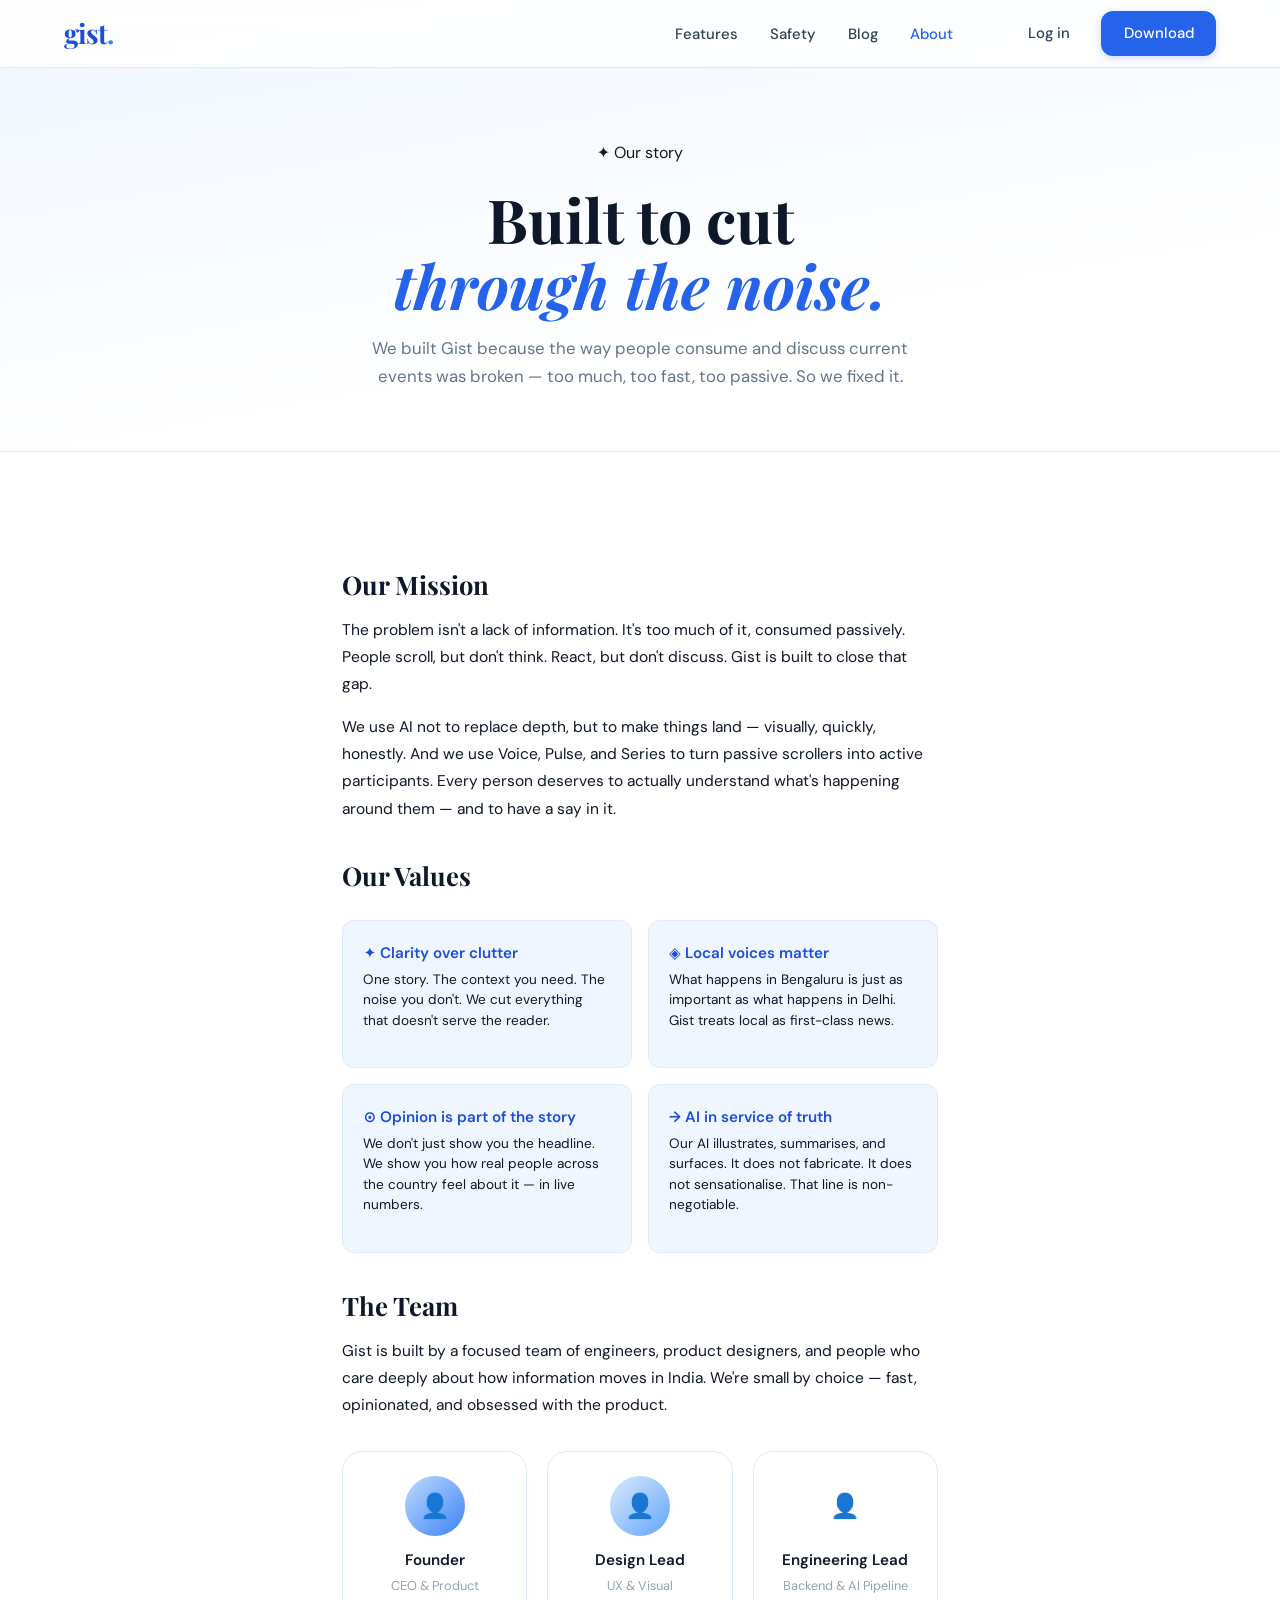
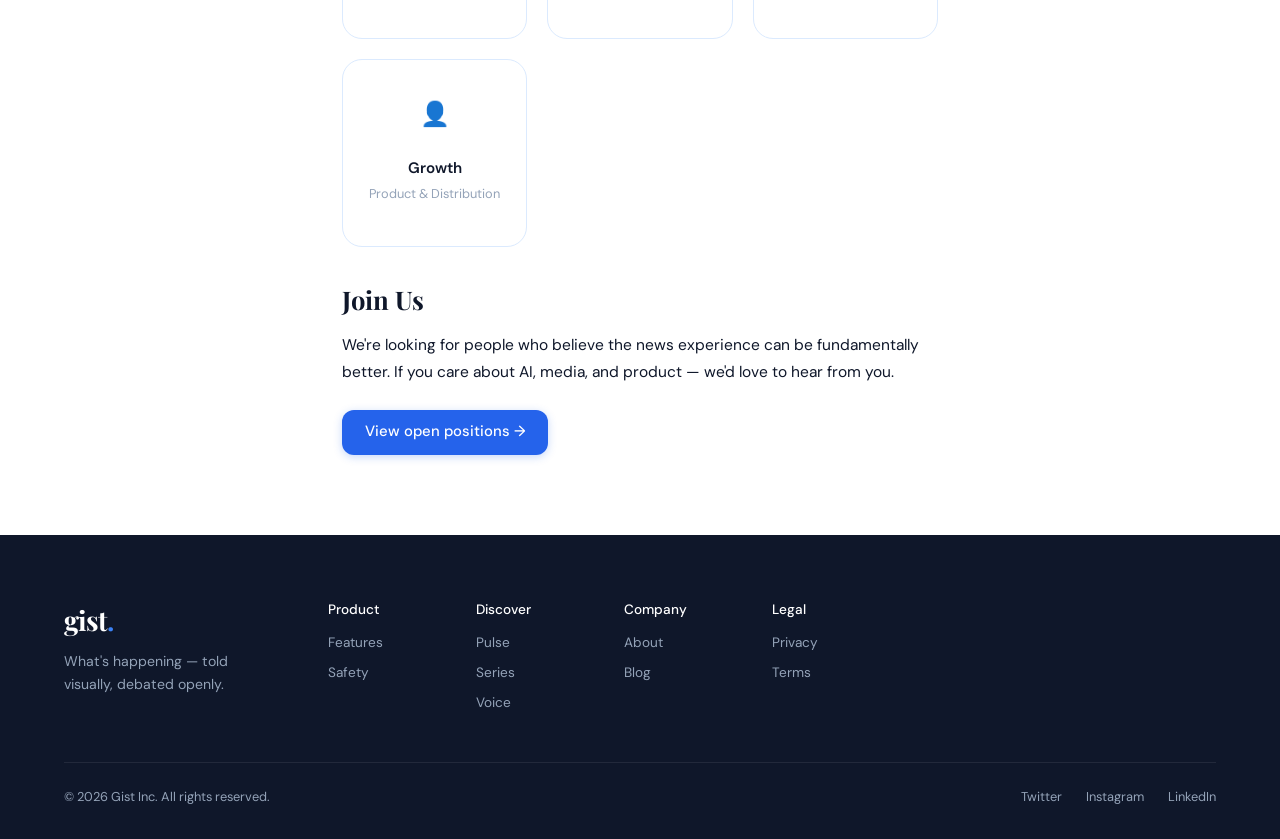
==== docs/about.html @ a00aef5c "rename webPage_files to docs for GitHub Pages" ====
<!DOCTYPE html>
<html lang="en">
<head>
  <meta charset="UTF-8"/>
  <meta name="viewport" content="width=device-width, initial-scale=1.0"/>
  <title>About — Gist</title>
  <link rel="stylesheet" href="global.css"/>
  <link rel="stylesheet" href="pages.css"/>
  <link rel="preconnect" href="https://fonts.googleapis.com"/>
  <link href="https://fonts.googleapis.com/css2?family=Playfair+Display:ital,wght@0,700;1,400&family=DM+Sans:wght@300;400;500&display=swap" rel="stylesheet"/>
</head>
<body>

  <nav class="nav">
    <a href="index.html" class="nav-logo">gist<span class="dot">.</span></a>
    <ul class="nav-links">
      <li><a href="features.html">Features</a></li>
      <li><a href="safety.html">Safety</a></li>
      <li><a href="blog.html">Blog</a></li>
      <li><a href="about.html">About</a></li>
    </ul>
    <div class="nav-cta">
      <a href="#" class="btn-ghost">Log in</a>
      <a href="#" class="btn-primary">Download</a>
    </div>
    <button class="hamburger" id="hamburger">&#9776;</button>
  </nav>

  <section class="page-hero">
    <span class="hero-badge">✦ Our story</span>
    <h1>Built to cut<br/><em>through the noise.</em></h1>
    <p>We built Gist because the way people consume and discuss current events was broken — too much, too fast, too passive. So we fixed it.</p>
  </section>

  <section class="about-content">

    <h2>Our Mission</h2>
    <p>The problem isn't a lack of information. It's too much of it, consumed passively. People scroll, but don't think. React, but don't discuss. Gist is built to close that gap.</p>
    <p>We use AI not to replace depth, but to make things land — visually, quickly, honestly. And we use Voice, Pulse, and Series to turn passive scrollers into active participants. Every person deserves to actually understand what's happening around them — and to have a say in it.</p>

    <h2>Our Values</h2>
    <div class="values-row">
      <div class="value-item">
        <h5>✦ Clarity over clutter</h5>
        <p>One story. The context you need. The noise you don't. We cut everything that doesn't serve the reader.</p>
      </div>
      <div class="value-item">
        <h5>◈ Local voices matter</h5>
        <p>What happens in Bengaluru is just as important as what happens in Delhi. Gist treats local as first-class news.</p>
      </div>
      <div class="value-item">
        <h5>⊙ Opinion is part of the story</h5>
        <p>We don't just show you the headline. We show you how real people across the country feel about it — in live numbers.</p>
      </div>
      <div class="value-item">
        <h5>→ AI in service of truth</h5>
        <p>Our AI illustrates, summarises, and surfaces. It does not fabricate. It does not sensationalise. That line is non-negotiable.</p>
      </div>
    </div>

    <h2>The Team</h2>
    <p>Gist is built by a focused team of engineers, product designers, and people who care deeply about how information moves in India. We're small by choice — fast, opinionated, and obsessed with the product.</p>

    <div class="team-grid">
      <div class="team-card">
        <div class="team-avatar" style="background:linear-gradient(135deg,var(--blue-200),var(--blue-500));">👤</div>
        <h4>Founder</h4>
        <p>CEO &amp; Product</p>
      </div>
      <div class="team-card">
        <div class="team-avatar" style="background:linear-gradient(135deg,var(--blue-100),var(--blue-400));">👤</div>
        <h4>Design Lead</h4>
        <p>UX &amp; Visual</p>
      </div>
      <div class="team-card">
        <div class="team-avatar" style="background:linear-gradient(135deg,var(--blue-300),var(--blue-600));">👤</div>
        <h4>Engineering Lead</h4>
        <p>Backend &amp; AI Pipeline</p>
      </div>
      <div class="team-card">
        <div class="team-avatar" style="background:linear-gradient(135deg,var(--blue-50),var(--blue-300));">👤</div>
        <h4>Growth</h4>
        <p>Product &amp; Distribution</p>
      </div>
    </div>

    <h2>Join Us</h2>
    <p>We're looking for people who believe the news experience can be fundamentally better. If you care about AI, media, and product — we'd love to hear from you.</p>
    <a href="#" class="btn-primary" style="margin-top:.5rem;display:inline-block;">View open positions →</a>

  </section>

  <footer class="footer">
    <div class="footer-top">
      <div class="footer-brand">
        <a href="index.html" class="nav-logo">gist<span class="dot">.</span></a>
        <p>What's happening — told visually, debated openly.</p>
      </div>
      <div class="footer-cols">
        <div class="footer-col">
          <h5>Product</h5>
          <a href="features.html">Features</a>
          <a href="safety.html">Safety</a>
        </div>
        <div class="footer-col">
          <h5>Discover</h5>
          <a href="#">Pulse</a>
          <a href="#">Series</a>
          <a href="#">Voice</a>
        </div>
        <div class="footer-col">
          <h5>Company</h5>
          <a href="about.html">About</a>
          <a href="blog.html">Blog</a>
        </div>
        <div class="footer-col">
          <h5>Legal</h5>
          <a href="#">Privacy</a>
          <a href="#">Terms</a>
        </div>
      </div>
    </div>
    <div class="footer-bottom">
      <span>© 2026 Gist Inc. All rights reserved.</span>
      <div class="footer-socials">
        <a href="#">Twitter</a><a href="#">Instagram</a><a href="#">LinkedIn</a>
      </div>
    </div>
  </footer>
  <script src="main.js"></script>
</body>
</html>
---- docs/global.css ----
/* ===========================
   GIST — Global Styles
   =========================== */

*, *::before, *::after { box-sizing: border-box; margin: 0; padding: 0; }

:root {
  --white:        #ffffff;
  --off-white:    #f7f9fc;
  --blue-50:      #eff6ff;
  --blue-100:     #dbeafe;
  --blue-200:     #bfdbfe;
  --blue-400:     #60a5fa;
  --blue-500:     #3b82f6;
  --blue-600:     #2563eb;
  --blue-700:     #1d4ed8;
  --blue-900:     #1e3a8a;
  --slate-100:    #f1f5f9;
  --slate-300:    #cbd5e1;
  --slate-400:    #94a3b8;
  --slate-500:    #64748b;
  --slate-700:    #334155;
  --slate-900:    #0f172a;
  --radius-sm:    6px;
  --radius-md:    12px;
  --radius-lg:    20px;
  --radius-xl:    32px;
  --shadow-sm:    0 1px 3px rgba(0,0,0,.07), 0 1px 2px rgba(0,0,0,.04);
  --shadow-md:    0 4px 16px rgba(37,99,235,.08), 0 1px 4px rgba(0,0,0,.06);
  --shadow-lg:    0 12px 40px rgba(37,99,235,.12), 0 4px 12px rgba(0,0,0,.08);
  --shadow-card:  0 2px 20px rgba(37,99,235,.1);
  --font-display: 'Playfair Display', Georgia, serif;
  --font-body:    'DM Sans', system-ui, sans-serif;
  --transition:   0.22s cubic-bezier(.4,0,.2,1);
}

html { scroll-behavior: smooth; font-size: 16px; }

body {
  font-family: var(--font-body);
  background: var(--white);
  color: var(--slate-900);
  line-height: 1.6;
  -webkit-font-smoothing: antialiased;
}

/* ── Navigation ── */
.nav {
  position: fixed; top: 0; left: 0; right: 0; z-index: 100;
  display: flex; align-items: center; gap: 2rem;
  padding: 0 5vw;
  height: 68px;
  background: rgba(255,255,255,.88);
  backdrop-filter: blur(14px);
  border-bottom: 1px solid var(--blue-100);
  box-shadow: 0 1px 0 var(--blue-50);
}

.nav-logo {
  font-family: var(--font-display);
  font-size: 1.7rem;
  font-weight: 700;
  color: var(--blue-700);
  text-decoration: none;
  letter-spacing: -1px;
}
.nav-logo .dot { color: var(--blue-500); }

.nav-links {
  list-style: none;
  display: flex; gap: 2rem;
  margin-left: auto;
}
.nav-links a {
  text-decoration: none;
  color: var(--slate-700);
  font-size: .93rem;
  font-weight: 500;
  transition: color var(--transition);
}
.nav-links a:hover { color: var(--blue-600); }

.nav-cta {
  display: flex; align-items: center; gap: .75rem;
  margin-left: 1.5rem;
}

/* ── Buttons ── */
.btn-primary {
  display: inline-block;
  background: var(--blue-600);
  color: var(--white);
  padding: .65rem 1.4rem;
  border-radius: var(--radius-md);
  font-weight: 500;
  font-size: .93rem;
  text-decoration: none;
  transition: background var(--transition), transform var(--transition), box-shadow var(--transition);
  box-shadow: 0 2px 8px rgba(37,99,235,.25);
}
.btn-primary:hover {
  background: var(--blue-700);
  transform: translateY(-1px);
  box-shadow: 0 4px 16px rgba(37,99,235,.35);
}
.btn-primary.btn-lg { padding: .85rem 2rem; font-size: 1rem; border-radius: var(--radius-lg); }

.btn-ghost {
  display: inline-block;
  color: var(--slate-700);
  padding: .65rem 1.2rem;
  border-radius: var(--radius-md);
  font-weight: 500;
  font-size: .93rem;
  text-decoration: none;
  transition: color var(--transition), background var(--transition);
}
.btn-ghost:hover { color: var(--blue-600); background: var(--blue-50); }

.btn-outline {
  display: inline-block;
  color: var(--blue-600);
  border: 1.5px solid var(--blue-300);
  padding: .83rem 1.8rem;
  border-radius: var(--radius-lg);
  font-weight: 500;
  font-size: 1rem;
  text-decoration: none;
  transition: all var(--transition);
  background: transparent;
}
.btn-outline:hover {
  background: var(--blue-50);
  border-color: var(--blue-500);
}

/* ── Section shared ── */
.section-label {
  font-size: .78rem;
  font-weight: 500;
  letter-spacing: .14em;
  text-transform: uppercase;
  color: var(--blue-500);
  margin-bottom: .75rem;
}
.section-title {
  font-family: var(--font-display);
  font-size: clamp(2rem, 4vw, 3rem);
  font-weight: 700;
  color: var(--slate-900);
  line-height: 1.15;
  margin-bottom: 2.5rem;
}
.section-title em { font-style: italic; color: var(--blue-600); }

/* ── Footer ── */
.footer {
  background: var(--slate-900);
  color: var(--slate-400);
  padding: 4rem 5vw 2rem;
}
.footer-top {
  display: flex;
  gap: 4rem;
  padding-bottom: 3rem;
  border-bottom: 1px solid rgba(255,255,255,.08);
  flex-wrap: wrap;
}
.footer-brand { flex: 0 0 200px; }
.footer-brand .nav-logo { color: var(--white); }
.footer-brand p { margin-top: .5rem; font-size: .88rem; }
.footer-cols { display: flex; gap: 3rem; flex-wrap: wrap; }
.footer-col { display: flex; flex-direction: column; gap: .5rem; min-width: 100px; }
.footer-col h5 { color: var(--white); font-size: .85rem; font-weight: 500; margin-bottom: .25rem; }
.footer-col a { color: var(--slate-400); text-decoration: none; font-size: .85rem; transition: color var(--transition); }
.footer-col a:hover { color: var(--blue-400); }
.footer-bottom {
  display: flex; justify-content: space-between; align-items: center;
  padding-top: 1.5rem; font-size: .8rem; flex-wrap: wrap; gap: 1rem;
}
.footer-socials { display: flex; gap: 1.5rem; }
.footer-socials a { color: var(--slate-400); text-decoration: none; transition: color var(--transition); }
.footer-socials a:hover { color: var(--blue-400); }

/* ── Hamburger (mobile) ── */
.hamburger {
  display: none;
  background: none; border: none; cursor: pointer;
  font-size: 1.4rem; color: var(--slate-700); margin-left: auto;
}

@media (max-width: 768px) {
  .nav-links, .nav-cta { display: none; }
  .hamburger { display: block; }
}
---- docs/pages.css ----
/* ===========================
   GIST — Inner Page Styles
   =========================== */

.page-hero {
  padding: 140px 8vw 60px;
  background: linear-gradient(170deg, var(--blue-50) 0%, var(--white) 70%);
  border-bottom: 1px solid var(--blue-100);
  text-align: center;
}
.page-hero .hero-badge { display: inline-flex; margin-bottom: 1.25rem; }
.page-hero h1 {
  font-family: var(--font-display);
  font-size: clamp(2.4rem, 5vw, 3.8rem);
  font-weight: 700; line-height: 1.1;
  color: var(--slate-900);
  margin-bottom: 1rem;
}
.page-hero h1 em { font-style: italic; color: var(--blue-600); }
.page-hero p {
  font-size: 1.05rem;
  color: var(--slate-500);
  max-width: 540px;
  margin: 0 auto;
  line-height: 1.65;
}

/* ── Features Page ── */
.features-list {
  padding: 5rem 8vw;
  display: grid;
  grid-template-columns: repeat(auto-fit, minmax(280px, 1fr));
  gap: 1.5rem;
}
.feature-item {
  padding: 2rem;
  border: 1.5px solid var(--blue-100);
  border-radius: var(--radius-lg);
  background: var(--white);
  transition: box-shadow var(--transition), transform var(--transition);
}
.feature-item:hover { box-shadow: var(--shadow-card); transform: translateY(-3px); }
.feature-item .icon {
  width: 44px; height: 44px;
  background: var(--blue-50);
  border: 1px solid var(--blue-200);
  border-radius: var(--radius-md);
  display: flex; align-items: center; justify-content: center;
  font-size: 1.2rem;
  margin-bottom: 1rem;
  color: var(--blue-600);
}
.feature-item h3 { font-family: var(--font-display); font-size: 1.1rem; font-weight: 700; margin-bottom: .4rem; }
.feature-item p { font-size: .9rem; color: var(--slate-500); line-height: 1.6; }

/* ── Pricing Page ── */
.pricing-grid {
  display: grid;
  grid-template-columns: repeat(auto-fit, minmax(260px, 1fr));
  gap: 1.5rem;
  padding: 5rem 8vw;
  max-width: 1100px;
  margin: 0 auto;
}
.pricing-card {
  padding: 2.25rem;
  border: 1.5px solid var(--blue-100);
  border-radius: var(--radius-xl);
  background: var(--white);
  position: relative;
  transition: box-shadow var(--transition), transform var(--transition);
}
.pricing-card:hover { box-shadow: var(--shadow-lg); transform: translateY(-4px); }
.pricing-card.popular {
  border-color: var(--blue-500);
  background: var(--blue-700);
  color: var(--white);
}
.popular-badge {
  position: absolute; top: -14px; left: 50%; transform: translateX(-50%);
  background: var(--blue-400);
  color: var(--white);
  font-size: .72rem; font-weight: 600; letter-spacing: .08em; text-transform: uppercase;
  padding: .25rem .9rem; border-radius: 100px;
}
.pricing-card .plan { font-size: .82rem; font-weight: 600; text-transform: uppercase; letter-spacing: .1em; color: var(--blue-500); margin-bottom: .5rem; }
.popular .plan { color: var(--blue-200); }
.pricing-card .price {
  font-family: var(--font-display);
  font-size: 3rem; font-weight: 700;
  color: var(--slate-900); line-height: 1;
  margin-bottom: .25rem;
}
.popular .price { color: var(--white); }
.pricing-card .period { font-size: .85rem; color: var(--slate-400); margin-bottom: 1.5rem; }
.popular .period { color: var(--blue-200); }
.pricing-card ul { list-style: none; display: flex; flex-direction: column; gap: .6rem; margin-bottom: 1.75rem; }
.pricing-card ul li { font-size: .9rem; color: var(--slate-600); display: flex; align-items: center; gap: .5rem; }
.popular ul li { color: rgba(255,255,255,.85); }
.pricing-card ul li::before { content: "✓"; color: var(--blue-500); font-weight: 600; }
.popular ul li::before { color: var(--blue-300); }
.btn-plan { display: block; text-align: center; padding: .85rem; border-radius: var(--radius-md); font-weight: 500; text-decoration: none; transition: all var(--transition); }
.btn-plan-outline { border: 1.5px solid var(--blue-300); color: var(--blue-700); }
.btn-plan-outline:hover { background: var(--blue-50); }
.btn-plan-white { background: var(--white); color: var(--blue-700); }
.btn-plan-white:hover { background: var(--blue-50); }

/* ── Blog Page ── */
.blog-grid {
  display: grid;
  grid-template-columns: repeat(auto-fill, minmax(300px, 1fr));
  gap: 1.75rem;
  padding: 5rem 8vw;
}
.blog-card {
  border: 1.5px solid var(--blue-100);
  border-radius: var(--radius-lg);
  overflow: hidden;
  background: var(--white);
  transition: box-shadow var(--transition), transform var(--transition);
}
.blog-card:hover { box-shadow: var(--shadow-card); transform: translateY(-3px); }
.blog-card-image {
  height: 180px;
  background: linear-gradient(135deg, var(--blue-100), var(--blue-200));
  display: flex; align-items: center; justify-content: center;
  font-size: 2.5rem;
}
.blog-card-body { padding: 1.25rem; }
.blog-tag {
  display: inline-block;
  font-size: .72rem; font-weight: 500; text-transform: uppercase; letter-spacing: .08em;
  color: var(--blue-600);
  background: var(--blue-50);
  border: 1px solid var(--blue-200);
  border-radius: 100px; padding: .18rem .6rem;
  margin-bottom: .65rem;
}
.blog-card h3 {
  font-family: var(--font-display);
  font-size: 1.1rem; font-weight: 700; line-height: 1.3;
  color: var(--slate-900); margin-bottom: .5rem;
}
.blog-card p { font-size: .87rem; color: var(--slate-500); line-height: 1.55; margin-bottom: 1rem; }
.blog-meta { font-size: .78rem; color: var(--slate-400); display: flex; align-items: center; gap: .5rem; }
.blog-meta .dot-sep { width: 3px; height: 3px; background: var(--slate-300); border-radius: 50%; }

/* ── About Page ── */
.about-content {
  padding: 5rem 8vw;
  max-width: 800px;
  margin: 0 auto;
}
.about-content h2 {
  font-family: var(--font-display);
  font-size: 1.6rem; font-weight: 700;
  margin-bottom: .75rem; margin-top: 2rem;
  color: var(--slate-900);
}
.about-content p { font-size: .97rem; color: var(--slate-600); line-height: 1.75; margin-bottom: 1rem; }
.team-grid {
  display: grid;
  grid-template-columns: repeat(auto-fill, minmax(180px, 1fr));
  gap: 1.25rem;
  margin-top: 2rem;
}
.team-card {
  border: 1.5px solid var(--blue-100);
  border-radius: var(--radius-lg);
  padding: 1.5rem;
  text-align: center;
  background: var(--white);
  transition: box-shadow var(--transition);
}
.team-card:hover { box-shadow: var(--shadow-card); }
.team-avatar {
  width: 60px; height: 60px; border-radius: 50%;
  margin: 0 auto .75rem;
  display: flex; align-items: center; justify-content: center;
  font-size: 1.5rem;
}
.team-card h4 { font-size: .95rem; font-weight: 600; margin-bottom: .2rem; color: var(--slate-900); }
.team-card p { font-size: .8rem; color: var(--slate-400); }

/* values */
.values-row { display: grid; grid-template-columns: repeat(auto-fit, minmax(200px, 1fr)); gap: 1rem; margin-top: 1.5rem; }
.value-item { padding: 1.25rem; background: var(--blue-50); border-radius: var(--radius-md); border: 1px solid var(--blue-100); }
.value-item h5 { font-size: .95rem; font-weight: 600; margin-bottom: .3rem; color: var(--blue-700); }
.value-item p { font-size: .85rem; color: var(--slate-600); line-height: 1.5; }

@media (max-width: 768px) {
  .pricing-grid, .blog-grid, .features-list { grid-template-columns: 1fr; }
}

/* ── Safety & Privacy Page ── */
.safety-content {
  padding: 4rem 8vw 6rem;
  max-width: 860px;
  margin: 0 auto;
  display: flex;
  flex-direction: column;
  gap: 3.5rem;
}

.safety-block {
  display: flex;
  gap: 2rem;
  align-items: flex-start;
}
.safety-block-icon {
  font-size: 2rem;
  flex-shrink: 0;
  width: 56px;
  height: 56px;
  background: var(--blue-50);
  border: 1px solid var(--blue-100);
  border-radius: var(--radius-md);
  display: flex;
  align-items: center;
  justify-content: center;
}
.safety-block-body { flex: 1; }
.safety-block-body h2 {
  font-family: var(--font-display);
  font-size: 1.5rem;
  font-weight: 700;
  color: var(--slate-900);
  margin-bottom: .75rem;
}
.safety-block-body p {
  font-size: .97rem;
  color: var(--slate-600);
  line-height: 1.75;
  margin-bottom: .75rem;
}
.safety-steps {
  padding-left: 1.25rem;
  display: flex;
  flex-direction: column;
  gap: .6rem;
  margin-bottom: .75rem;
}
.safety-steps li {
  font-size: .95rem;
  color: var(--slate-600);
  line-height: 1.6;
}
.safety-note {
  background: var(--blue-50);
  border: 1px solid var(--blue-100);
  border-radius: var(--radius-md);
  padding: 1rem 1.25rem;
  font-size: .9rem;
  color: var(--slate-600);
  line-height: 1.6;
}
.safety-link {
  color: var(--blue-600);
  text-decoration: underline;
  text-underline-offset: 2px;
}
.safety-link:hover { color: var(--blue-700); }

/* Data table */
.data-table {
  border: 1.5px solid var(--blue-100);
  border-radius: var(--radius-md);
  overflow: hidden;
  margin-top: 1rem;
}
.data-row {
  display: grid;
  grid-template-columns: 1.4fr 2fr 1.8fr;
  padding: .75rem 1.1rem;
  font-size: .88rem;
  color: var(--slate-600);
  border-bottom: 1px solid var(--blue-50);
  gap: .75rem;
}
.data-row:last-child { border-bottom: none; }
.data-row--header {
  background: var(--blue-50);
  font-weight: 600;
  color: var(--slate-700);
  font-size: .82rem;
  text-transform: uppercase;
  letter-spacing: .06em;
}
.data-row--never {
  background: #fff5f5;
  color: var(--slate-500);
}

/* Safety CTA */
.safety-cta {
  background: linear-gradient(135deg, var(--blue-600), var(--blue-700));
  border-radius: var(--radius-xl);
  padding: 3.5rem 3rem;
  text-align: center;
  color: var(--white);
}
.safety-cta h2 {
  font-family: var(--font-display);
  font-size: clamp(1.6rem, 3vw, 2.2rem);
  font-weight: 700;
  margin-bottom: .75rem;
}
.safety-cta p {
  color: rgba(255,255,255,.82);
  font-size: .97rem;
  max-width: 480px;
  margin: 0 auto;
  line-height: 1.65;
}
.safety-cta .btn-ghost {
  border-color: rgba(255,255,255,.5);
  color: var(--white);
}
.safety-cta .btn-ghost:hover { background: rgba(255,255,255,.1); }

@media (max-width: 640px) {
  .safety-block { flex-direction: column; }
  .data-row { grid-template-columns: 1fr 1fr; }
  .data-row span:nth-child(2) { display: none; }
  .safety-cta { padding: 2.5rem 1.5rem; }
}
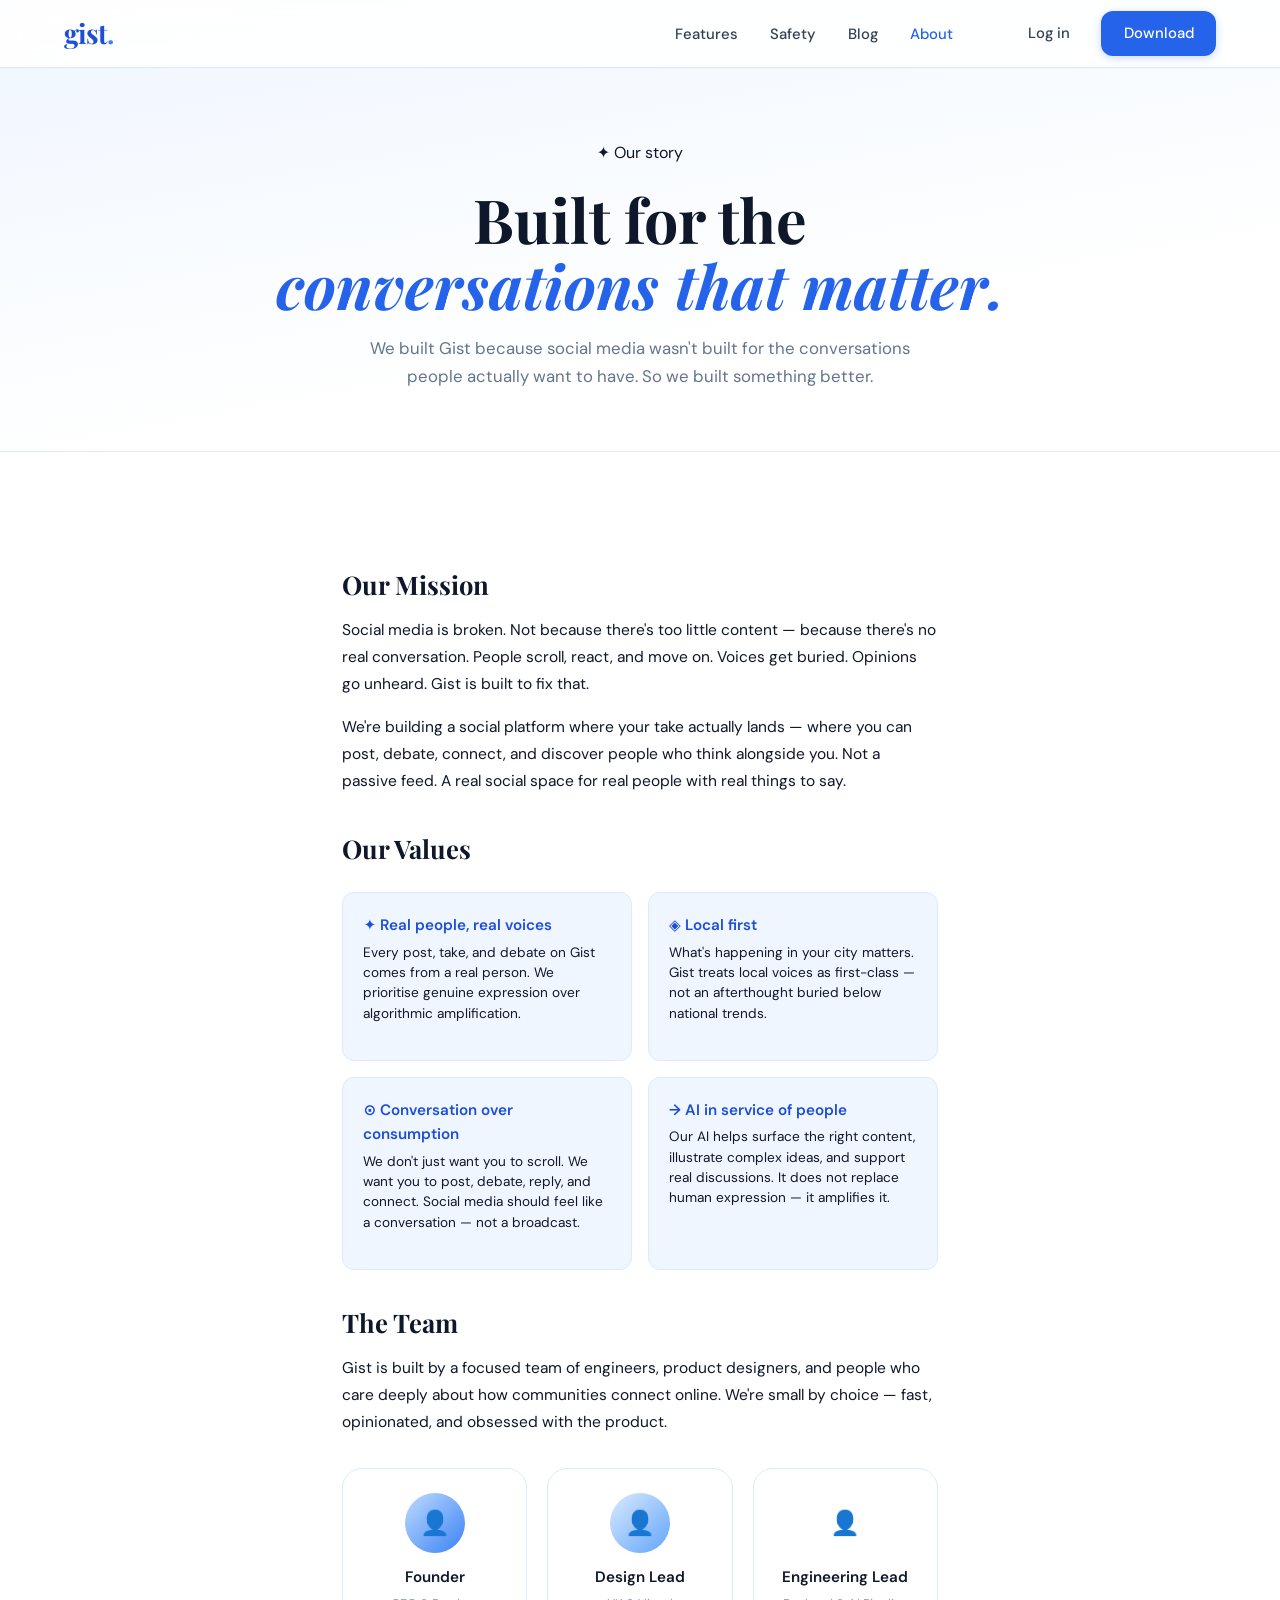
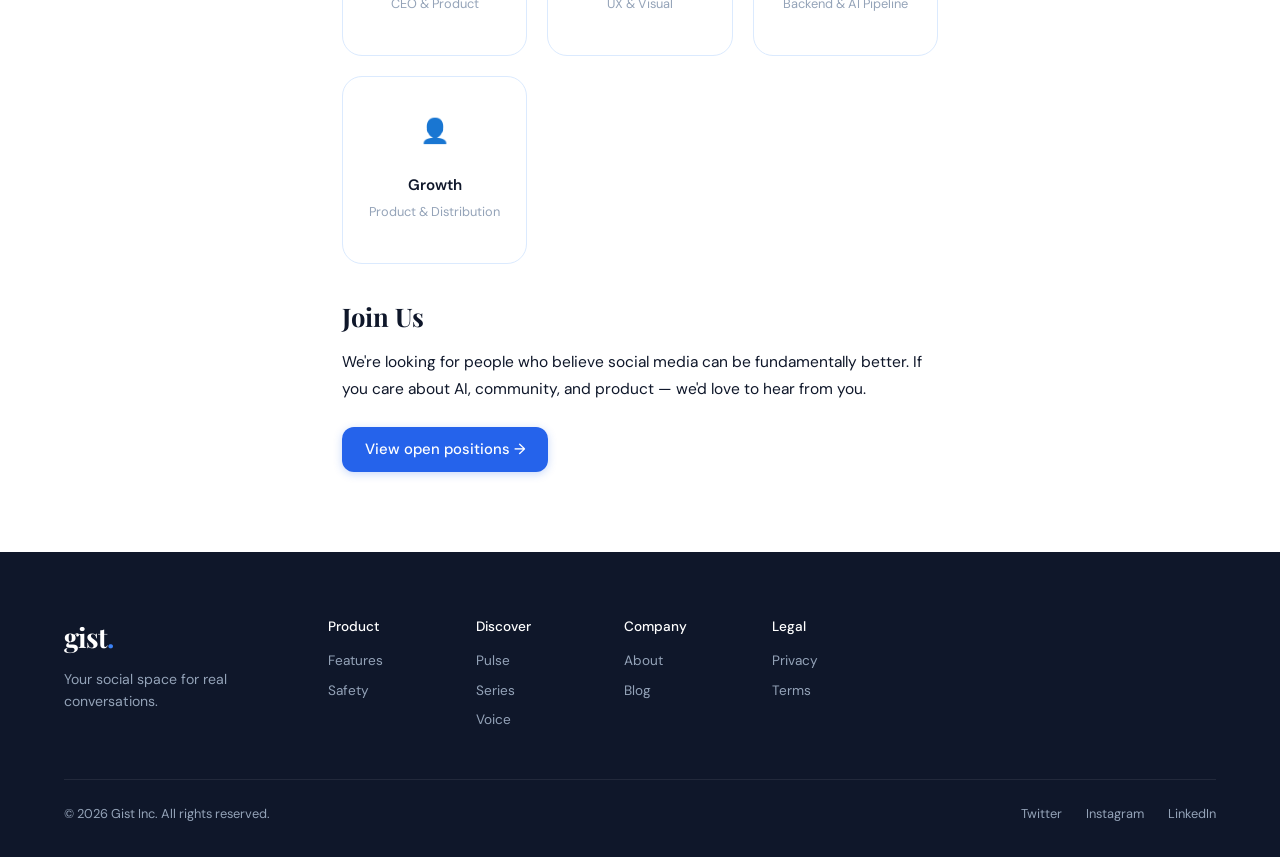
==== commit f4bca927: "Docs: rebrand copy to 'social' and add deeplink Refresh site copy across docs to position Gist as a " ====
--- a/docs/about.html
+++ b/docs/about.html
@@ -3,7 +3,7 @@
 <head>
   <meta charset="UTF-8"/>
   <meta name="viewport" content="width=device-width, initial-scale=1.0"/>
-  <title>About — Gist</title>
+  <title>About — Gist Social</title>
   <link rel="stylesheet" href="global.css"/>
   <link rel="stylesheet" href="pages.css"/>
   <link rel="preconnect" href="https://fonts.googleapis.com"/>
@@ -28,38 +28,38 @@
 
   <section class="page-hero">
     <span class="hero-badge">✦ Our story</span>
-    <h1>Built to cut<br/><em>through the noise.</em></h1>
-    <p>We built Gist because the way people consume and discuss current events was broken — too much, too fast, too passive. So we fixed it.</p>
+    <h1>Built for the<br/><em>conversations that matter.</em></h1>
+    <p>We built Gist because social media wasn't built for the conversations people actually want to have. So we built something better.</p>
   </section>
 
   <section class="about-content">
 
     <h2>Our Mission</h2>
-    <p>The problem isn't a lack of information. It's too much of it, consumed passively. People scroll, but don't think. React, but don't discuss. Gist is built to close that gap.</p>
-    <p>We use AI not to replace depth, but to make things land — visually, quickly, honestly. And we use Voice, Pulse, and Series to turn passive scrollers into active participants. Every person deserves to actually understand what's happening around them — and to have a say in it.</p>
+    <p>Social media is broken. Not because there's too little content — because there's no real conversation. People scroll, react, and move on. Voices get buried. Opinions go unheard. Gist is built to fix that.</p>
+    <p>We're building a social platform where your take actually lands — where you can post, debate, connect, and discover people who think alongside you. Not a passive feed. A real social space for real people with real things to say.</p>
 
     <h2>Our Values</h2>
     <div class="values-row">
       <div class="value-item">
-        <h5>✦ Clarity over clutter</h5>
-        <p>One story. The context you need. The noise you don't. We cut everything that doesn't serve the reader.</p>
+        <h5>✦ Real people, real voices</h5>
+        <p>Every post, take, and debate on Gist comes from a real person. We prioritise genuine expression over algorithmic amplification.</p>
       </div>
       <div class="value-item">
-        <h5>◈ Local voices matter</h5>
-        <p>What happens in Bengaluru is just as important as what happens in Delhi. Gist treats local as first-class news.</p>
+        <h5>◈ Local first</h5>
+        <p>What's happening in your city matters. Gist treats local voices as first-class — not an afterthought buried below national trends.</p>
       </div>
       <div class="value-item">
-        <h5>⊙ Opinion is part of the story</h5>
-        <p>We don't just show you the headline. We show you how real people across the country feel about it — in live numbers.</p>
+        <h5>⊙ Conversation over consumption</h5>
+        <p>We don't just want you to scroll. We want you to post, debate, reply, and connect. Social media should feel like a conversation — not a broadcast.</p>
       </div>
       <div class="value-item">
-        <h5>→ AI in service of truth</h5>
-        <p>Our AI illustrates, summarises, and surfaces. It does not fabricate. It does not sensationalise. That line is non-negotiable.</p>
+        <h5>→ AI in service of people</h5>
+        <p>Our AI helps surface the right content, illustrate complex ideas, and support real discussions. It does not replace human expression — it amplifies it.</p>
       </div>
     </div>
 
     <h2>The Team</h2>
-    <p>Gist is built by a focused team of engineers, product designers, and people who care deeply about how information moves in India. We're small by choice — fast, opinionated, and obsessed with the product.</p>
+    <p>Gist is built by a focused team of engineers, product designers, and people who care deeply about how communities connect online. We're small by choice — fast, opinionated, and obsessed with the product.</p>
 
     <div class="team-grid">
       <div class="team-card">
@@ -85,7 +85,7 @@
     </div>
 
     <h2>Join Us</h2>
-    <p>We're looking for people who believe the news experience can be fundamentally better. If you care about AI, media, and product — we'd love to hear from you.</p>
+    <p>We're looking for people who believe social media can be fundamentally better. If you care about AI, community, and product — we'd love to hear from you.</p>
     <a href="#" class="btn-primary" style="margin-top:.5rem;display:inline-block;">View open positions →</a>
 
   </section>
@@ -94,7 +94,7 @@
     <div class="footer-top">
       <div class="footer-brand">
         <a href="index.html" class="nav-logo">gist<span class="dot">.</span></a>
-        <p>What's happening — told visually, debated openly.</p>
+        <p>Your social space for real conversations.</p>
       </div>
       <div class="footer-cols">
         <div class="footer-col">
